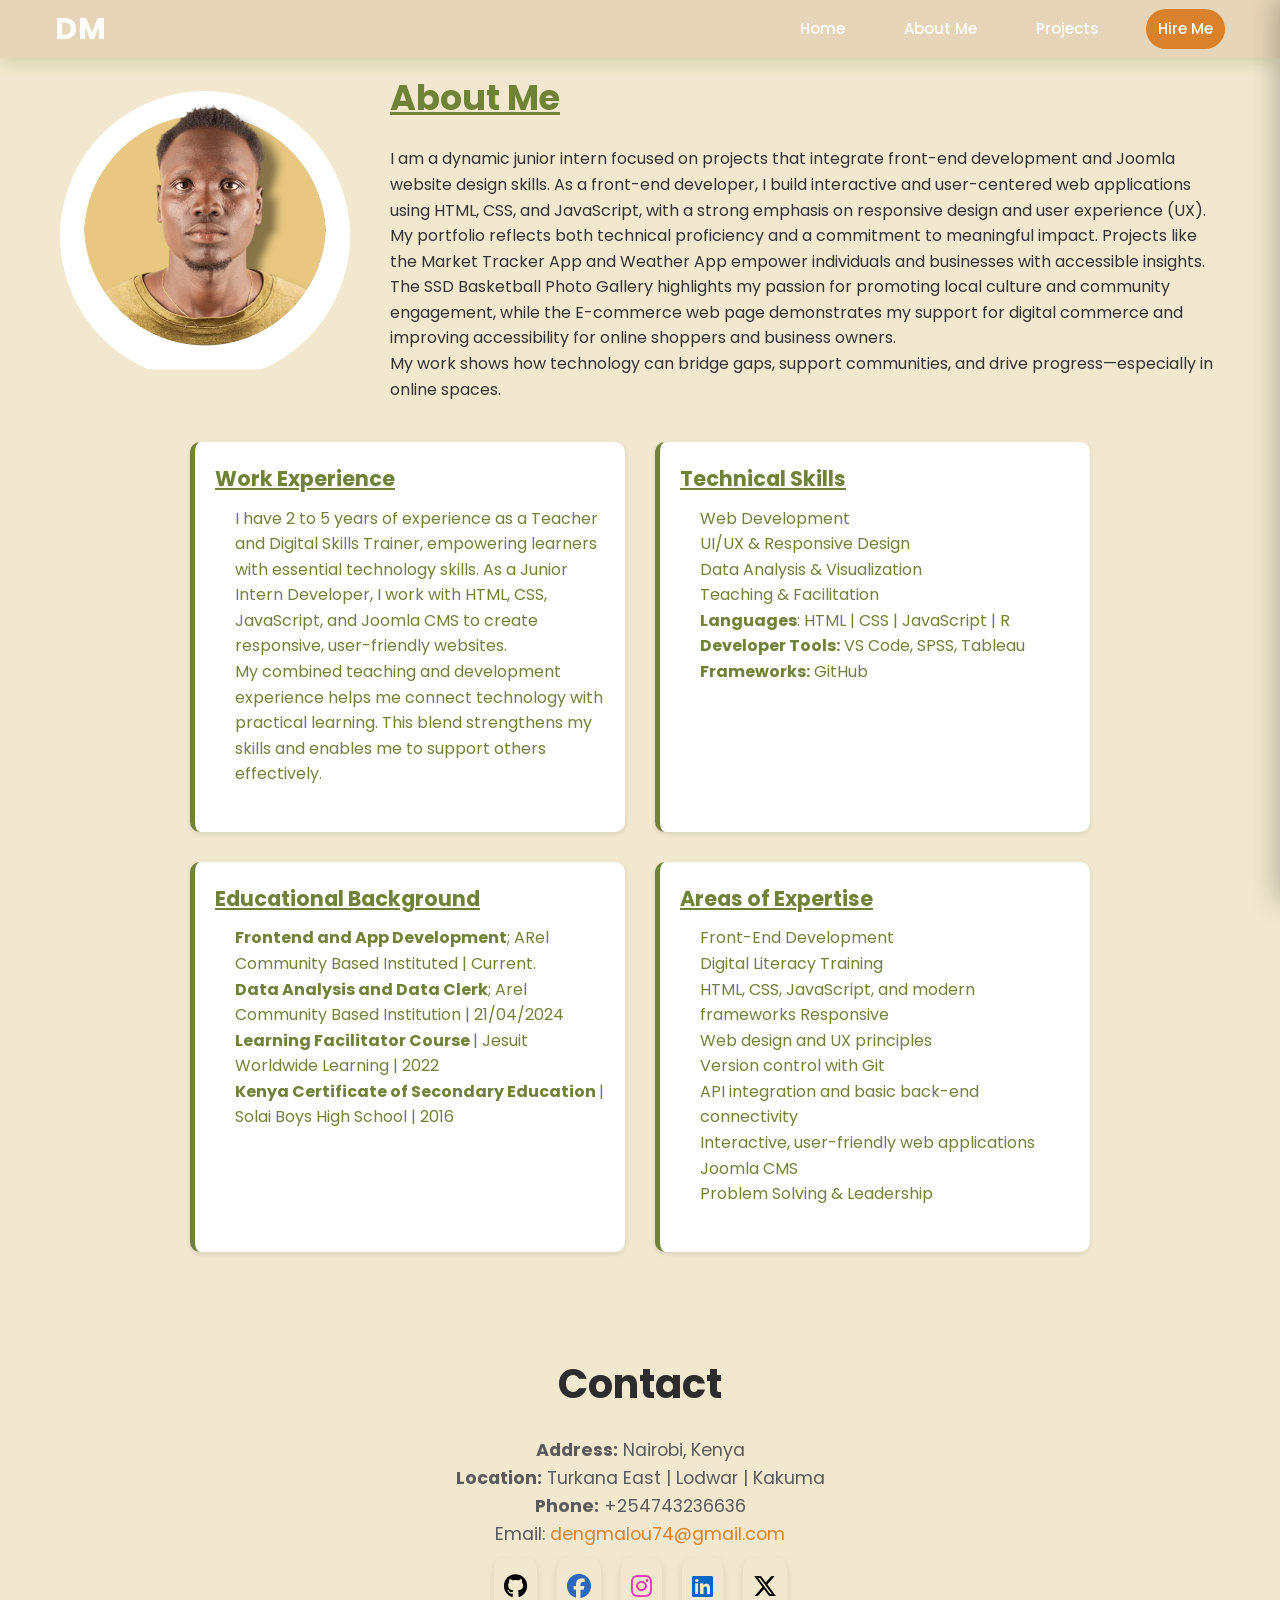
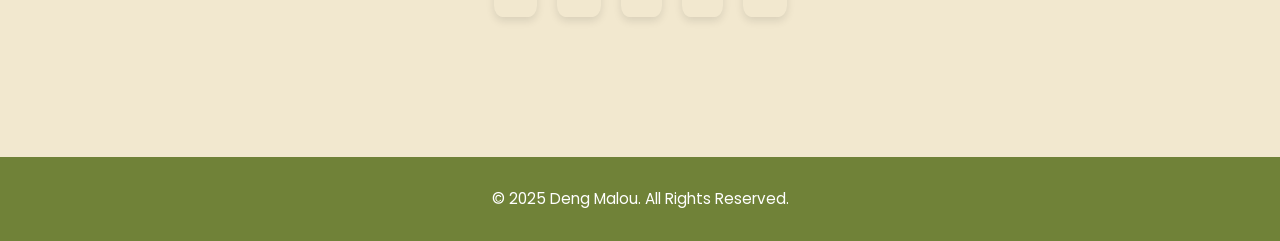
==== about.html @ f7059b87 "First commit" ====
<!DOCTYPE html>
<html lang="en">
<head>
  <meta charset="UTF-8" />
  <meta name="viewport" content="width=device-width, initial-scale=1" />
  <title>About Me - Deng Malou</title>
  <link rel="stylesheet" href="styles.css" />
  <link
    rel="stylesheet"
    href="https://cdnjs.cloudflare.com/ajax/libs/font-awesome/6.5.0/css/all.min.css"
  />
</head>
<body>
  <!-- same header/nav as home.html -->
  <header class="header">
    
    <div class="container">
      <a href="home.html" aria-label="Homepage">
        <h1 class="logo">DM</h1>
      </a>
      <nav class="nav" aria-label="Primary navigation">
        <a href="home.html">Home</a>
        <a href="about.html" aria-current="page">About Me</a>
        <a href="project.html">Projects</a>
        <a href="hireme.html" class="btn-hire">Hire Me</a>
      </nav>

      <button class="nav-toggle" aria-label="Toggle navigation">
        <span class="hamburger"></span>
      </button>
    </div>

    <div class="mobile-menu" role="dialog" aria-modal="true" aria-label="Mobile menu">
       
      <div class="mobile-menu-content">
         <a href="home.html" aria-label="Homepage">
        <h1 class="logo">DM</h1>
        </a>
        <nav class="nav-mobile" 
        aria-label="Mobile navigation">
        <a href="home.html">Home</a>
        <a href="about.html" aria-current="page">About Me</a>
        <a href="project.html">Projects</a>
        <a href="hireme.html" class="btn-hire">Hire Me</a>
        </nav>

        <button class="close-btn" aria-label="Close menu">&times;</button>
      </div>
    </div>
  </header>

 
  <main class="section-container"> 
    <div class="about-container">

      <div class="hero-image">
        <img
          src="image/Photoroom-20240827_235910.png"
          alt="Portrait of Deng Malou"
        />
      </div>


      <div class="about-text-container">
        <h2><u>About Me</u></h2>
        <p class="about-text">
          I am a dynamic junior intern focused on projects that integrate front-end development and Joomla website design skills. As a front-end developer, I build interactive and user-centered web applications using HTML, CSS, and JavaScript, with a strong emphasis on responsive design and user experience (UX).
          <br>
          My portfolio reflects both technical proficiency and a commitment to meaningful impact. Projects like the Market Tracker App and Weather App empower individuals and businesses with accessible insights. The SSD Basketball Photo Gallery highlights my passion for promoting local culture and community engagement, while the E-commerce web page demonstrates my support for digital commerce and improving accessibility for online shoppers and business owners.
          <br>
          My work shows how technology can bridge gaps, support communities, and drive progress—especially in online spaces.
        </p>
      </div>
    </div>

    <!-- TWO COLUMNS -->
    <div class="two-columns">

      <div class="column-box">
        <h3><u>Work Experience</u></h3>
        <ul>
          I have 2 to 5 years of experience as a Teacher and Digital Skills Trainer, empowering learners with essential technology skills. As a Junior Intern Developer, I work with HTML, CSS, JavaScript, and Joomla CMS to create responsive, user-friendly websites. <br>
          My combined teaching and development experience helps me connect technology with practical learning. This blend strengthens my skills and enables me to support others effectively.
          
        </ul>
      </div>

      <div class="column-box">
        <h3><u>Technical Skills</u></h3>
        <ul>
          Web Development <br>
          UI/UX & Responsive Design <br>
          Data Analysis & Visualization <br>
          Teaching & Facilitation <br>
          <strong>Languages</strong>: HTML | CSS | JavaScript | R <br>
          <strong>Developer Tools:</strong> VS Code, SPSS, Tableau <br>
          <strong>Frameworks:</strong> GitHub
        </ul>
      </div>

      <div class="column-box">
        <h3><u>Educational Background</u></h3>
        <ul>
          <strong>Frontend and App Development</strong>; ARel Community Based Instituted | Current. <br>
          <strong>Data Analysis and Data Clerk</strong>; Arel Community Based Institution | 21/04/2024 <br>
          <strong>Learning Facilitator Course </strong>| Jesuit Worldwide Learning | 2022 <br>
          <strong>Kenya Certificate of Secondary Education </strong>| Solai Boys High School | 2016
        </ul>
      </div>

      <div class="column-box">
        <h3><u>Areas of Expertise</u></h3>
        <ul>
          Front-End Development <br>
          Digital Literacy Training <br>
          HTML, CSS, JavaScript, and modern frameworks Responsive <br>
          Web design and UX principles <br>
          Version control with Git <br>
          API integration and basic back-end connectivity <br>
          Interactive, user-friendly web applications <br>
          Joomla CMS <br>
          Problem Solving & Leadership
        </ul>
      </div>

    </div>
  </main>

    <section id="contact" class="section-1">
      <h2>Contact</h2>
      <p><strong>Address:</strong> Nairobi, Kenya</p>
      <p><strong>Location:</strong> Turkana East | Lodwar | Kakuma</p>
      <p><strong>Phone:</strong> +254743236636</p>
      <p>
        Email:
        <a href="mailto:dengmalou74@gmail.com">dengmalou74@gmail.com</a>
      </p>

<div class="social-links" aria-label="Social media links">
        <a href="https://github.com/DengMalou94" target="_blank" rel="noopener noreferrer" aria-label="GitHub">
         <i class="fab fa-github" style="color: #000000;"></i>

        </a>

        <a href="https://www.facebook.com/daniel.deng.3785" target="_blank" rel="noopener noreferrer" aria-label="Facebook">
          <i class="fab fa-facebook" style="color: #2c66bd;"></i>
        </a>

        <a href="https://www.instagram.com/deng_gutbor/" target="_blank" rel="noopener noreferrer" aria-label="Instagram">
           <i class="fab fa-instagram" style="color: #e239b5;"></i>
        </a>

        <a href="https://www.linkedin.com/in/deng-malou94/" target="_blank" rel="noopener noreferrer" aria-label="LinkedIn">
          <i class="fab fa-linkedin" style="color: #0A66C2;"></i>

        </a>
    
      <a href="https://x.com/home" target="_blank" rel="noopener noreferrer" aria-label="X (Twitter)">
        <i class="fa-brands fa-x-twitter" style="color: #000000;"></i>

      </a>
      </div>
    </section>
  </main>

  <footer class="footer">
    <p>&copy; 2025 Deng Malou. All Rights Reserved.</p>
  </footer>

  <script>
    const navToggle = document.querySelector('.nav-toggle');
    const mobileMenu = document.querySelector('.mobile-menu');
    const closeBtn = document.querySelector('.close-btn');

    function toggleMenu() {
      mobileMenu.classList.toggle('active');
    }

    navToggle.addEventListener('click', toggleMenu);
    closeBtn.addEventListener('click', toggleMenu);
  </script>
</body>
</html>
---- styles.css ----
/* MY HOMEPAGE PORTFOLIO STYLING */

/* Google Font */
@import url('https://fonts.googleapis.com/css2?family=Poppins:wght@300;400;600;700&display=swap');

* {
    margin: 0;
    padding: 0;
    box-sizing: border-box;
    font-family: "Poppins", sans-serif;
}

body {
    background: #F2E8CF; 
    color: #708238; 
    line-height: 1.6;
    
}
/* Utility container */
.container {
    max-width: 1200px;
    margin: auto;
    padding: 0 20px;
}

/* HEADER */
.header {
  width: 100%;
  position: fixed;
  top: 0;
  background: #E6D5B8; 
  z-index: 1000;
  box-shadow: 0 4px 15px rgba(112, 130, 56, 0.25);
  text-decoration: none;
}

.header .container {
    display: flex;
    justify-content: space-between; 
    align-items: center;
    max-width: 1200px;
    margin: 0 auto;      
    padding: 5px 15px;
}

/* LOGO */
.logo {
    font-size: 30px;
    font-weight: 700;
    color: #ffffff;
    letter-spacing: 1px;
    

}

/* NAVIGATION */
.nav {
    display: flex;
    gap: 35px;
}

.nav a {
    color: #ffffff;
    text-decoration: none;
    font-weight: 500;
    font-size: 15px;
    padding: 8px 12px;
    transition: 0.3s;
    
}

.nav a:hover {
    color: #D9822B;
    
}

.btn-hire {
    background-color: #D9822B;
    color: white;
    padding: 5px 10px;
    border-radius: 30px;
    font-weight: 600;
    transition: background-color 0.3s ease;
    white-space: nowrap;
    cursor: pointer;
    text-align: center;
   
}
.btn-hire:hover{
    background-color: #fcf4e7;
}

/* Hamburger button */
.nav-toggle {
    display: block;
    background: none;
    border: none;
    cursor: pointer;
    padding: 10px;
    position: relative;
    z-index: 1101; 
    margin-left: auto;
    right: 0;
    margin: 0;
    
}

.nav-toggle .hamburger,
.nav-toggle .hamburger::before,
.nav-toggle .hamburger::after {
    content: "";
    display: block;
    width: 25px;
    height: 3px;
    background-color: #ffffff; 
    border-radius: 2px;
    position: relative;
    transition: all 0.3s ease;
}

.nav-toggle .hamburger::before {
    position: absolute;
    top: -8px;
    left: 0;
}

.nav-toggle .hamburger::after {
    position: absolute;
    top: 8px;
    left: 0;
}

/* MOBILE MENU STYLING */
.mobile-menu {
    position: fixed;
    top: 0;
    right: 0;
    height: 100vh;
    width: 100%; 
    max-width: 400px;
    backdrop-filter: blur(20px);
    background: rgba(255, 255, 255, 0.407);
    box-shadow: -4px 0 25px rgba(0,0,0,0.25);
    transform: translateX(100%);
    transition: transform 0.35s ease-in-out;
    z-index: 9999;
    display: flex;
    flex-direction: column;
    padding: 40px 20px 20px 20px;
}

.mobile-menu.active {
    transform: translateX(0);
}

.mobile-menu-content {
    flex: 1;
    display: flex;
    flex-direction: column;
    gap: 10px;
}

.mobile-menu-content .logo {
    font-size: 42px;
    font-weight: 800;
    color: #708238; 
    text-align: center;
    margin-bottom: 0px;
    user-select: none;
}

/* MOBILE NAV STYLING */
.nav-mobile {
    display: flex;
    flex-direction: column;
    gap: 30px;
    align-items: center;
}

.nav-mobile a {
    color: #708238; 
    font-size: 20px;
    font-weight: 600;
    text-decoration: none;
    padding: 10px 5;
    border-radius: 6px;
    transition: color 0.3s ease;
    align-items: center;
}

.nav-mobile a:hover {
    color: #D9822B; 
}

.nav-mobile .btn-hire {
    background-color: #D9822B;
    color: white;
    padding: 5px 15px;
    border-radius: 10px;
    text-align: center;
    font-weight: 600;
   
}

.nav-mobile .btn-hire:hover {
    background-color: #ffffff;
}

/* MOBILE CLOSE BUTTON STYLING */
.close-btn {
    position: absolute;
    top: 12px;
    right: 18px;
    font-size: 36px;
    color: #708238; 
    cursor: pointer;
    user-select: none;
    background: none;
    border: none;
}
.hero {
    min-height: 80vh;
    display: flex;
    justify-content: center;
    align-items: center;
    background-color: #ffffff;
    padding: 40px 0;
}

.hero-content {
    display: flex;
    max-width: 1200px;
    width: 100%;
    gap: 40px;
    flex-direction: row;
    align-items: center;
    text-align: left;
     
}
.hero-image {
    flex: 1;
    display: flex;
    justify-content: flex-end;
}

.hero-image img {
    max-width: 80%;
    border-radius: 50%;
    height: auto;
    
}

.intro-text {
    flex: 1;
    display: flex;
    flex-direction: column;
    text-align: left;
}

.intro-text h1 {
    font-size: 3rem;
    margin-bottom: 0.5rem;
}

.intro-text p {
    font-size: 1.2rem;
    margin-bottom: 1.5rem;
}
.overview-btn {
    background-color: #D9822B;
    color: white;
    padding: 5px 10px;
    border-radius: 30px;
    font-weight: 600;
    transition: background-color 0.3s ease;
    cursor: pointer;
    display: inline-block;
    margin-top: 20px;
    max-width: fit-content;
    text-decoration: none;
}
.btn-hire:hover,
.overview-btn:hover {
    background-color: #f9d4b0;
    
}

/* OVERVIEW SECTION STYLING */
.overview {
    background: #F2E8CF;
    padding: 60px 20px 80px;
    color: #2C2C2C;
    text-align: center;
}

.overview h2 {
    font-size: 2.8rem;
    margin-bottom: 20px;
    font-weight: 700;
}

.overview-text {
    max-width: 700px;
    margin: 0 auto 40px;
    font-size: 1.2rem;
    color: #5B5B5B;
    line-height: 1.5;
}

.overview-cards {
    display: flex;
    justify-content: center;
    gap: 30px;
    flex-wrap: wrap;
}
.card {
    background: #ffffff;
    padding: 35px 25px;
    border-radius: 18px;
    box-shadow: 0 10px 25px rgba(112, 130, 56, 0.08); 
    transition: transform 0.4s ease, box-shadow 0.4s ease;
    border: 1px solid #e0d7c2;
    flex: 1 1 250px;
    max-width: 320px;
    color: #486324; 
    text-align: center;
}

.card:hover {
    transform: translateY(-10px) scale(1.02);
    box-shadow: 0 15px 35px rgba(217, 130, 43, 0.15); 
}

.card h3 {
    font-size: 1.4rem;
    margin-bottom: 12px;
    font-weight: 600;
}

.card p {
    font-size: 1rem;
    color: #5B5B5B;
}

/* CONTACT SECTION STYLING */
    .section-1 {
       
        padding: 50px 20px 60px;
        max-width: 850px;
        margin: 40px auto 0 auto;
        color: #5B5B5B;
        font-size: 1.1rem;
        text-align: center;
    }
    .section-1 h2 {
      font-size: 2.5rem;
      margin-bottom: 20px;
      color: #2C2C2C;
      font-weight: 700;
    }
    .section-1 a {
      color: #D9822B;
      text-decoration: none;
    }
    .section-1 a:hover {
      text-decoration: underline;
    }

    /* SOCIAL LINK STYLING */
.social-links {
  margin-top: 10px;
  display: flex;
  gap: 20px;
  justify-content: center;
  text-align: center;
  
}

.social-links a {
  color: #D9822B;
  font-size: 1.5rem;
  transition: color 0.3s ease, box-shadow 0.3s ease;
  box-shadow: 0 4px 8px rgba(0, 0, 0, 0.1); 
  padding: 10px;  
  border-radius: 20%; 
  display: inline-block; 
}

.social-links a:hover {
  
  transform: translateY(-3px);
  box-shadow: 0 4px 8px rgb(251, 199, 102); 
}

/* FOOTER STYLING*/

.footer {
    background: #708238; 
    color: #ffffff;
    padding: 30px 20px;
    text-align: center;
    margin-top: 80px;
    font-size: 0.95rem;
}

/*ABOUT SECION STYLING*/
.section-container {
    max-width: 1200px;
    margin: 20px auto;
    padding: 10px;
    }

.section-container h2 {
    color: #708238;
    font-size: 2.2rem;
    margin-bottom: 20px;
    }
.about-container {
  display: flex;
  gap: 40px;
  align-items: center;  
  margin: 40px 10px;
  flex-wrap: wrap;
}

.hero-image {
  flex: 0 0 25%; 
  display: flex;
  justify-content: center;
  align-items: center;
}

.hero-image img {
  max-width: 100%;
  height: auto;
  border-radius: 50%;
  object-fit: cover;
 
}

.about-text-container {
  flex: 1 1 70%; 
  min-width: 600px;
  
}

.about-text-container h2 {
  margin-bottom: 20px;

}

.about-text {
  line-height: 1.6;
  font-size: 1rem;
  color: #333;
}

 /* TWO COLUMNS SECTION */

.two-columns {
    display: grid;
    grid-template-columns: repeat(2, 1fr);
    gap: 30px;
    margin-top: 30px;
    max-width: 900px;
    justify-content: center;
    margin-left: auto;   
    margin-right: auto; 
}

.column-box {
    background: #ffffff;
    padding: 20px;
    border-radius: 10px;
    border-left: 5px solid #708238;
    box-shadow: 0 2px 5px rgba(0,0,0,0.1);
}

.column-box h3 {
    color: #708238;
    margin-bottom: 10px;
    font-size: 1.3rem;
}

/* PROJECTS PAGE STYLING */
 
.project-section-container {

  background: #ffffff;
  padding: 35px 25px;
  border-radius: 18px;
  box-shadow: 0 10px 25px rgba(112, 130, 56, 0.08);
  color: #486324;
  max-width: 800px;
  margin: 60px auto;
  padding: 10px 20px 60px;
  text-align: center;
}
.project-section-container h2 {
  color: #2C2C2C;
  font-weight: 700;
  font-size: 2.5rem;
  margin-bottom: 30px;
}

.projects-grid {
  display: grid;
  grid-template-columns: repeat(auto-fit, minmax(260px, 1fr));
  gap: 25px;  
}
.projects-card {
  background: #F2E8CF;
  border-radius: 15px;
  padding: 25px 20px;
  box-shadow: 0 4px 15px rgba(112, 130, 56, 0.2);
  color: #486324;
  display: flex;
  flex-direction: column;
  justify-content: space-between;
  transition: transform 0.3s ease;
}
.projects-card:hover {
  transform: translateY(-8px);
  box-shadow: 0 8px 30px rgba(217, 130, 43, 0.4);
}
.projects-card h3 {
  font-size: 1.6rem;
  margin-bottom: 12px;
  font-weight: 700;
  color: #2C2C2C;
}
.projects-card p {
  font-size: 1rem;
  margin-bottom: 20px;
  line-height: 1.4;
  font-weight: 500;
}
.projects-card a {
  color: #D9822B;
  font-weight: 600;
  text-decoration: none;
  align-self: center;
  border-bottom: 2px solid transparent;
  transition: border-color 0.3s ease;
}
.projects-card a:hover {
  border-color: #B56720;
}
/* HIRE PAGE STYLING*/

.hire-container-section{
  margin: 0;
  font-family: Arial, sans-serif;
  background: #F2E8CF; 
  color: #2C2C2C; 
  display: flex;
  justify-content: center;
  align-items: flex-start;
  min-height: 100vh;
  padding: 40px 20px;
}

.hire-container {
  background: #ffffff; 
  max-width: 600px;
  width: 100%;
  padding: 30px 30px 40px;
  border-radius: 8px;
  box-shadow: 0 4px 8px rgba(0,0,0,0.1);
}
.hire-container h1 {
  color: #708238; 
  margin-bottom: 20px;
  text-align: left;
}
.hire-container h2 {
  color: #708238;
  margin-top: 30px;
  margin-bottom: 15px;
  padding-bottom: 4px;
  text-align: left;
}
.hire-container-section p {
  font-size: 1rem;
  margin-bottom: 25px;
}
ul {
  list-style-type: disc;
  padding-left: 20px;
  margin-bottom: 25px;
}
ul li {
  margin-bottom: 10px;
  line-height: 1.4;
}
ul li strong {
  color: #556b1c; 
}
a {
  color: #556b1c;
  text-decoration: none;
}
a:hover{
  color:#D9822B;
}
form {
  display: flex;
  flex-direction: column;
  gap: 15px;
  margin-top: 30px;
}
input, textarea {
  padding: 10px 12px;
  border: 1.5px solid #708238;
  border-radius: 5px;
  font-size: 1rem;
  resize: vertical;
}
input:focus, textarea:focus {
  outline: none;
  border-color: #556b1c;
  background-color: #f7f9e8;
}
button {
  background: #D9822B;
  color: #ffffff;
  border: none;
  padding: 12px;
  font-size: 1.1rem;
  border-radius: 12px;
  cursor: pointer;
  font-weight: bold;
  transition: background-color 0.3s ease;
  max-width: fit-content;
  display: block; 
  margin: 0 auto; 
}
button:hover {
  background: #556b1c;
}


/*MY PORTFOLIO RESPONSIVE */

@media (min-width: 769px) {
    .nav-toggle {
        display: none;
    }
}


@media (max-width: 900px) {

  .nav {
      display: none;
  }

  .nav-toggle {
      display: block;
  }
}


/*Mobile Homepage Responsive*/

@media (max-width: 768px) {
body{
  padding-top: 70px;
}
.header{
  padding: 10px 0;
}
.hero-content {
    flex-direction: column;
    align-items: center;
    gap: 20px;
    text-align: center;
  }

  .btn-hire {
    margin-left: auto;
    margin-right: auto;
  }

  .hero-image {
    justify-content: center;
    margin-top: 20px;
    width: 100%;
  }
  .intro-text h1, 
  .intro-text p{
    width: 100%;
    text-align: center;
  }
  .intro-text h1,
  .intro-text p{
    text-align: center;
  }
  .hero-image{
    justify-content: center;
    width: 100%;
    margin-top: 10px;
  }
  .overview-btn{
    margin-left: auto;
    margin-right: auto;
  }
}

@media (max-width:1024px) {
.hero-content {
    flex-direction: column;
    align-items: flex-start;
    gap: 20px;
    text-align: center;
  }

  .btn-hire {
    margin-left: auto;
    margin-right: auto;
  }

  .intro-text p{
    width: 100%;
    text-align: center;
  }
  .overview-btn{
    margin-left: auto;
    margin-right: auto;
  }

}
.hero-image img{
  flex: 0 0 auto;
  width: 100%;

}    
/*About Page Responsive*/

@media (max-width: 768px) {
.about-container {
  flex-direction: column;
  gap: 20px;
}

.hero-image {
  flex: 0 0 auto;
  width: 100%;
}

.hero-image img {
  width: 100%;
  max-width: 500px;
  margin: 0 auto;
  display: block;
}

.about-text-container {
  min-width: auto;
  width: 100%;
}
.about-text-container h2,p{
  text-align: center;
}
}   
/*Mobile About page Responsive*/

@media (max-width: 850px) {
  
    nav { display: none; }
    .nav-toggle { display: flex; }

    .two-columns {
      grid-template-columns: 1fr;
    }
  }

/*Mobile Projects page Responsive*/

@media (max-width: 768px) {
  .projects-hero .hero-text h1 {
  font-size: 2.4rem;
  }
  .hero-text p {
  max-width: 100%;
  font-size: 1.1rem;
  }
  .nav-mobile a {
  font-size: 18px;
  }
  .project-card {
  padding: 20px 15px;
  }
  }

  /*Hire Me Page Responsive*/ 
@media (max-width: 650px) {
  body {
    padding: 20px 10px;
    align-items: center;
  }
  .hire-container {
    padding: 25px 20px 35px;
  }
}
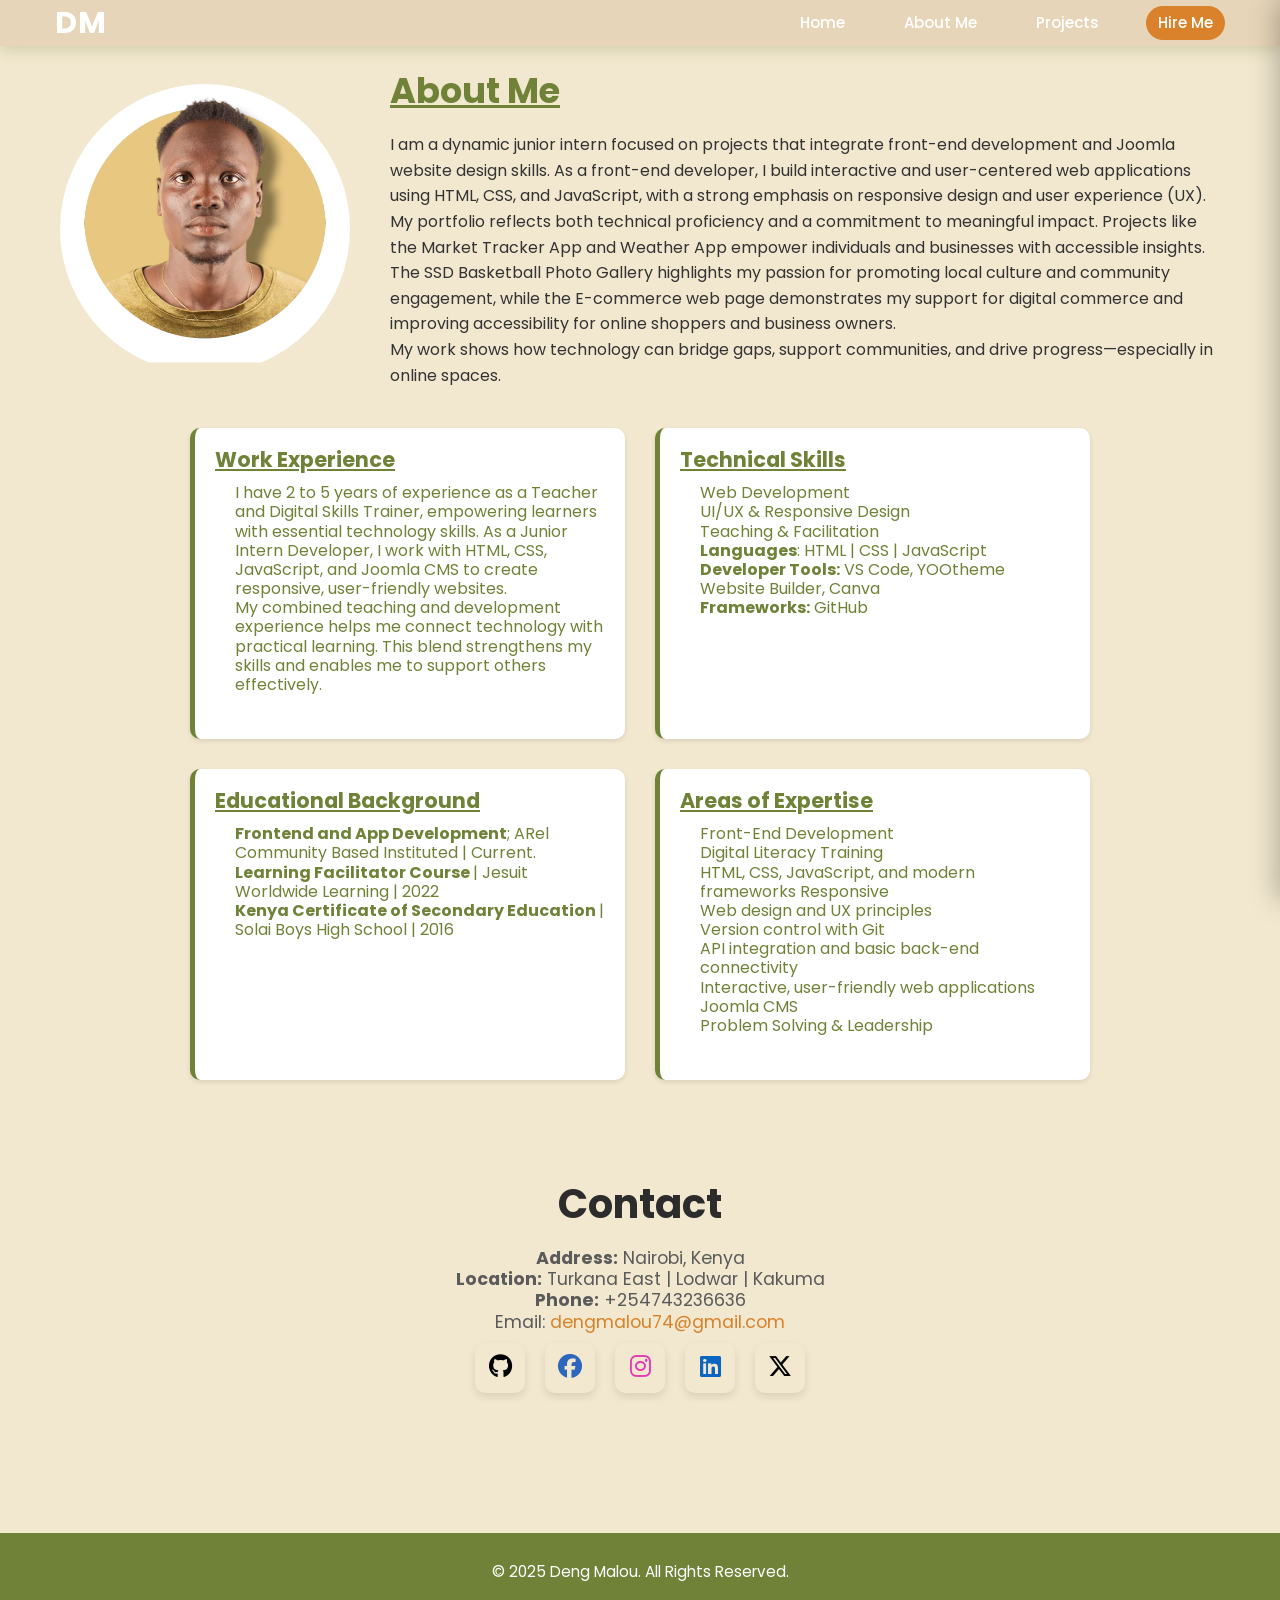
==== commit 0524150d: "Style.css: add landscape support + center mobile nav" ====
--- a/about.html
+++ b/about.html
@@ -2,7 +2,7 @@
 <html lang="en">
 <head>
   <meta charset="UTF-8" />
-  <meta name="viewport" content="width=device-width, initial-scale=1" />
+  <meta name="viewport" content="width=device-width, initial-scale=1.0" />
   <title>About Me - Deng Malou</title>
   <link rel="stylesheet" href="styles.css" />
   <link
@@ -15,11 +15,11 @@
   <header class="header">
     
     <div class="container">
-      <a href="home.html" aria-label="Homepage">
+      <a href="index.html" aria-label="Homepage">
         <h1 class="logo">DM</h1>
       </a>
       <nav class="nav" aria-label="Primary navigation">
-        <a href="home.html">Home</a>
+        <a href="index.html">Home</a>
         <a href="about.html" aria-current="page">About Me</a>
         <a href="project.html">Projects</a>
         <a href="hireme.html" class="btn-hire">Hire Me</a>
@@ -33,12 +33,12 @@
     <div class="mobile-menu" role="dialog" aria-modal="true" aria-label="Mobile menu">
        
       <div class="mobile-menu-content">
-         <a href="home.html" aria-label="Homepage">
+         <a href="index.html" aria-label="Homepage">
         <h1 class="logo">DM</h1>
         </a>
         <nav class="nav-mobile" 
         aria-label="Mobile navigation">
-        <a href="home.html">Home</a>
+        <a href="index.html">Home</a>
         <a href="about.html" aria-current="page">About Me</a>
         <a href="project.html">Projects</a>
         <a href="hireme.html" class="btn-hire">Hire Me</a>
@@ -90,10 +90,9 @@
         <ul>
           Web Development <br>
           UI/UX & Responsive Design <br>
-          Data Analysis & Visualization <br>
           Teaching & Facilitation <br>
-          <strong>Languages</strong>: HTML | CSS | JavaScript | R <br>
-          <strong>Developer Tools:</strong> VS Code, SPSS, Tableau <br>
+          <strong>Languages</strong>: HTML | CSS | JavaScript <br>
+          <strong>Developer Tools:</strong> VS Code, YOOtheme Website Builder, Canva <br>
           <strong>Frameworks:</strong> GitHub
         </ul>
       </div>
@@ -102,7 +101,6 @@
         <h3><u>Educational Background</u></h3>
         <ul>
           <strong>Frontend and App Development</strong>; ARel Community Based Instituted | Current. <br>
-          <strong>Data Analysis and Data Clerk</strong>; Arel Community Based Institution | 21/04/2024 <br>
           <strong>Learning Facilitator Course </strong>| Jesuit Worldwide Learning | 2022 <br>
           <strong>Kenya Certificate of Secondary Education </strong>| Solai Boys High School | 2016
         </ul>
--- a/styles.css
+++ b/styles.css
@@ -13,14 +13,14 @@
 body {
     background: #F2E8CF; 
     color: #708238; 
-    line-height: 1.6;
+    line-height: 1.2;
     
 }
 /* Utility container */
 .container {
     max-width: 1200px;
     margin: auto;
-    padding: 0 20px;
+    padding: 0 10px;
 }
 
 /* HEADER */
@@ -157,7 +157,9 @@
     flex: 1;
     display: flex;
     flex-direction: column;
-    gap: 10px;
+    gap: 30px;
+    align-items: center;
+    justify-content: center;
 }
 
 .mobile-menu-content .logo {
@@ -175,6 +177,7 @@
     flex-direction: column;
     gap: 30px;
     align-items: center;
+    
 }
 
 .nav-mobile a {
@@ -196,9 +199,10 @@
     background-color: #D9822B;
     color: white;
     padding: 5px 15px;
-    border-radius: 10px;
+    border-radius: 20px;
     text-align: center;
     font-weight: 600;
+    margin-top: auto;
    
 }
 
@@ -281,7 +285,7 @@
 }
 .btn-hire:hover,
 .overview-btn:hover {
-    background-color: #f9d4b0;
+    background-color: #f3e3d333;
     
 }
 
@@ -344,7 +348,7 @@
 
 /* CONTACT SECTION STYLING */
     .section-1 {
-       
+        background: #F2E8CF;
         padding: 50px 20px 60px;
         max-width: 850px;
         margin: 40px auto 0 auto;
@@ -366,7 +370,8 @@
       text-decoration: underline;
     }
 
-    /* SOCIAL LINK STYLING */
+/* SOCIAL LINK STYLING */
+
 .social-links {
   margin-top: 10px;
   display: flex;
@@ -384,12 +389,14 @@
   padding: 10px;  
   border-radius: 20%; 
   display: inline-block; 
+  width: 50px;
+  height: 50px;
 }
 
 .social-links a:hover {
   
   transform: translateY(-3px);
-  box-shadow: 0 4px 8px rgb(251, 199, 102); 
+  box-shadow: 0 4px 8px rgb(255, 224, 166); 
 }
 
 /* FOOTER STYLING*/
@@ -433,7 +440,7 @@
 .hero-image img {
   max-width: 100%;
   height: auto;
-  border-radius: 50%;
+  border-radius: 60%;
   object-fit: cover;
  
 }
@@ -640,168 +647,184 @@
 }
 
 
-/*MY PORTFOLIO RESPONSIVE */
+/*
+   MY PORTFOLIO GLOBAL RESPONSIVE 
+*/
 
 @media (min-width: 769px) {
-    .nav-toggle {
-        display: none;
-    }
+    .nav-toggle { display: none; }
 }
 
 
 @media (max-width: 900px) {
-
-  .nav {
-      display: none;
-  }
-
-  .nav-toggle {
-      display: block;
-  }
-}
-
-
-/*Mobile Homepage Responsive*/
-
+    .nav { display: none; }
+    .nav-toggle { display: block; }
+}
+
+/*
+   HOME PAGE MOBILE (768px)
+*/
 @media (max-width: 768px) {
-body{
-  padding-top: 70px;
-}
-.header{
-  padding: 10px 0;
-}
-.hero-content {
-    flex-direction: column;
-    align-items: center;
-    gap: 20px;
-    text-align: center;
-  }
-
-  .btn-hire {
-    margin-left: auto;
-    margin-right: auto;
-  }
-
-  .hero-image {
-    justify-content: center;
-    margin-top: 20px;
+
+    body { padding-top: 70px; }
+
+    .header { padding: 10px 0; }
+
+    .hero-content {
+        flex-direction: column;
+        align-items: center;
+        text-align: center;
+        gap: 20px;
+    }
+
+    .intro-text h1, 
+    .intro-text p {
+        width: 100%;
+        text-align: center;
+        padding-inline: 10px;
+    }
+
+    .btn-hire, .overview-btn {
+        margin-left: auto;
+        margin-right: auto;
+    }
+
+    .hero-image {
+        width: 100%;
+        justify-content: center;
+        margin-top: 20px;
+    }
+}
+
+/*
+   HOME + TABLET STACK (≤ 1024px)
+*/
+@media (max-width:1024px) {
+
+    
+    .hero-content {
+        flex-direction: column;
+        gap: 20px;
+        text-align: center;
+        align-items: center;
+    }
+
+    .intro-text p,h1 { text-align: center; }
+
+    .btn-hire, .overview-btn {
+        margin-left: auto;
+        margin-right: auto;
+    }
+}
+
+
+.hero-image img {
     width: 100%;
-  }
-  .intro-text h1, 
-  .intro-text p{
-    width: 100%;
-    text-align: center;
-  }
-  .intro-text h1,
-  .intro-text p{
-    text-align: center;
-  }
-  .hero-image{
-    justify-content: center;
-    width: 100%;
-    margin-top: 10px;
-  }
-  .overview-btn{
-    margin-left: auto;
-    margin-right: auto;
-  }
-}
-
-@media (max-width:1024px) {
-.hero-content {
-    flex-direction: column;
-    align-items: flex-start;
-    gap: 20px;
-    text-align: center;
-  }
-
-  .btn-hire {
-    margin-left: auto;
-    margin-right: auto;
-  }
-
-  .intro-text p{
-    width: 100%;
-    text-align: center;
-  }
-  .overview-btn{
-    margin-left: auto;
-    margin-right: auto;
-  }
-
-}
-.hero-image img{
-  flex: 0 0 auto;
-  width: 100%;
-
-}    
-/*About Page Responsive*/
-
+    max-width: 500px;
+    display: block;
+    margin-inline: auto;
+}
+
+
+/*
+  ABOUT PAGE RESPONSIVE (≤ 768px)
+*/
 @media (max-width: 768px) {
-.about-container {
-  flex-direction: column;
-  gap: 20px;
-}
-
-.hero-image {
-  flex: 0 0 auto;
-  width: 100%;
-}
-
-.hero-image img {
-  width: 100%;
-  max-width: 500px;
-  margin: 0 auto;
-  display: block;
-}
-
-.about-text-container {
-  min-width: auto;
-  width: 100%;
-}
-.about-text-container h2,p{
-  text-align: center;
-}
-}   
-/*Mobile About page Responsive*/
+
+    .about-container {
+        flex-direction: column;
+        gap: 20px;
+    }
+
+    .about-text-container {
+        width: 100%;
+        min-width: auto;
+        text-align: center;
+    }
+}
+
 
 @media (max-width: 850px) {
-  
     nav { display: none; }
     .nav-toggle { display: flex; }
 
-    .two-columns {
-      grid-template-columns: 1fr;
-    }
-  }
-
-/*Mobile Projects page Responsive*/
-
+    .two-columns { grid-template-columns: 1fr; }
+}
+
+
+/*
+   PROJECTS PAGE RESPONSIVE
+*/
 @media (max-width: 768px) {
-  .projects-hero .hero-text h1 {
-  font-size: 2.4rem;
-  }
-  .hero-text p {
-  max-width: 100%;
-  font-size: 1.1rem;
-  }
-  .nav-mobile a {
-  font-size: 18px;
-  }
-  .project-card {
-  padding: 20px 15px;
-  }
-  }
-
-  /*Hire Me Page Responsive*/ 
+
+    .projects-hero .hero-text h1 {
+        font-size: 2.4rem;
+    }
+
+    .hero-text p {
+        max-width: 100%;
+        font-size: 1.1rem;
+    }
+
+    .nav-mobile a { font-size: 18px; }
+
+    .project-card { padding: 20px 15px; }
+}
+
+
+/*
+   HIRE ME PAGE RESPONSIVE
+*/
 @media (max-width: 650px) {
-  body {
-    padding: 20px 10px;
-    align-items: center;
-  }
-  .hire-container {
-    padding: 25px 20px 35px;
-  }
-}    
-  
-
+
+    body { padding: 30px 0; }
+
+    .hire-container {
+        padding: 25px 20px 35px;
+    }
+}
+
+
+/*
+   MOBILE LANDSCAPE ROTATION 
+*/
+@media screen and (max-width: 1024px) and (orientation: landscape) {
+    
+    .hero {
+        display: flex;
+        flex-direction: row;
+        justify-content: space-between;
+        align-items: center;
+        gap: 30px;
+        padding: 60px;
+        min-height: 100vh;
+    }
+    .hero h1{
+      text-align: center;
+    }
+
+    .hero-content {
+       
+        text-align: center;
+    }
+
+    .hero-image {
+     
+        display: flex;
+        justify-content: center;
+        align-items: flex-start;
+    }
+
+    .hero-image img {
+        width: 60%;
+        max-width: 380px;
+        object-fit: contain;
+    }
+
+    nav ul {
+        display: flex;
+        flex-direction: column;
+        gap: 10px;
+    }
+}
+
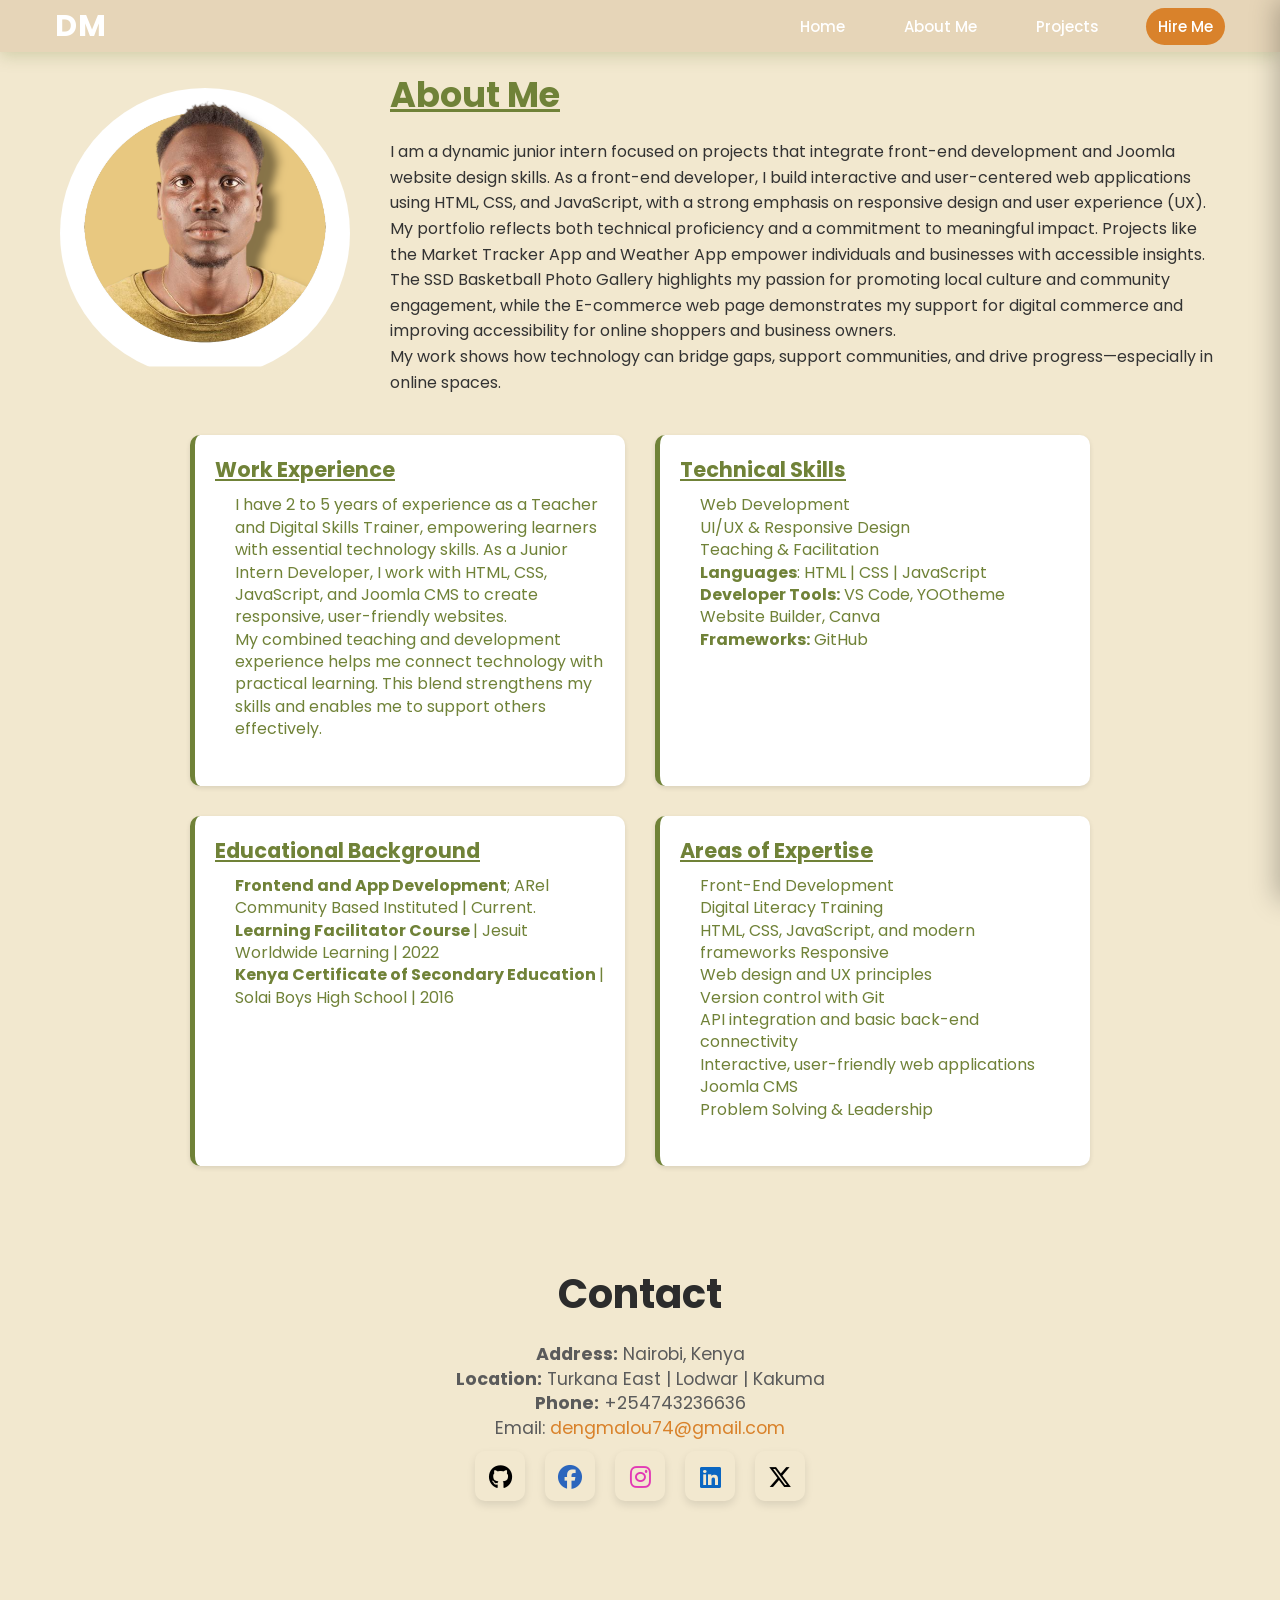
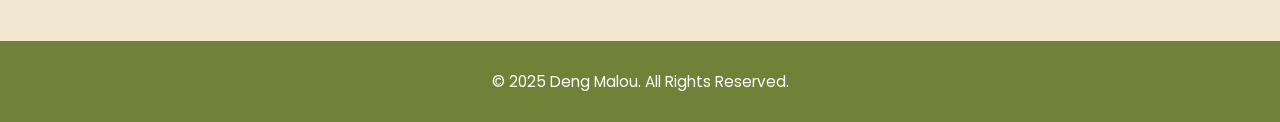
==== commit daeccbc6: "Added contact section to mobile menu across all pages" ====
--- a/about.html
+++ b/about.html
@@ -43,6 +43,41 @@
         <a href="project.html">Projects</a>
         <a href="hireme.html" class="btn-hire">Hire Me</a>
         </nav>
+        <section id="contact" class="section-1">
+      <h2>Contact Me</h2>
+      <p><strong>Address:</strong> Nairobi, Kenya</p>
+      <p><strong>Location:</strong> Turkana East | Lodwar | Kakuma</p>
+      <p><strong>Phone:</strong> +254743236636</p>
+      <p>
+      Email:
+      <a href="mailto:dengmalou74@gmail.com">dengmalou74@gmail.com</a>
+      </p>
+
+      <div class="social-links" aria-label="Social media links">
+      <a href="https://github.com/DengMalou94" target="_blank" rel="noopener noreferrer" aria-label="GitHub">
+      <i class="fab fa-github" style="color: #000000;"></i>
+
+      </a>
+
+      <a href="https://www.facebook.com/daniel.deng.3785" target="_blank" rel="noopener noreferrer" aria-label="Facebook">
+      <i class="fab fa-facebook" style="color: #2c66bd;"></i>
+      </a>
+
+      <a href="https://www.instagram.com/deng_gutbor/" target="_blank" rel="noopener noreferrer" aria-label="Instagram">
+      <i class="fab fa-instagram" style="color: #e239b5;"></i>
+      </a>
+
+      <a href="https://www.linkedin.com/in/deng-malou94/" target="_blank" rel="noopener noreferrer" aria-label="LinkedIn">
+      <i class="fab fa-linkedin" style="color: #0A66C2;"></i>
+
+      </a>
+
+      <a href="https://x.com/home" target="_blank" rel="noopener noreferrer" aria-label="X (Twitter)">
+      <i class="fa-brands fa-x-twitter" style="color: #000000;"></i>
+
+      </a>
+      </div>
+      </section>
 
         <button class="close-btn" aria-label="Close menu">&times;</button>
       </div>
--- a/styles.css
+++ b/styles.css
@@ -13,7 +13,7 @@
 body {
     background: #F2E8CF; 
     color: #708238; 
-    line-height: 1.2;
+    line-height: 1.4;
     
 }
 /* Utility container */
@@ -71,6 +71,7 @@
 
 .nav a:hover {
     color: #D9822B;
+    text-decoration: line-through;
     
 }
 
@@ -131,15 +132,16 @@
 }
 
 /* MOBILE MENU STYLING */
+
 .mobile-menu {
     position: fixed;
     top: 0;
     right: 0;
     height: 100vh;
     width: 100%; 
-    max-width: 400px;
+    max-width: 900px;
     backdrop-filter: blur(20px);
-    background: rgba(255, 255, 255, 0.407);
+    background: rgb(242, 232, 207);
     box-shadow: -4px 0 25px rgba(0,0,0,0.25);
     transform: translateX(100%);
     transition: transform 0.35s ease-in-out;
@@ -235,7 +237,7 @@
     display: flex;
     max-width: 1200px;
     width: 100%;
-    gap: 40px;
+    gap: 200px;
     flex-direction: row;
     align-items: center;
     text-align: left;
@@ -411,6 +413,7 @@
 }
 
 /*ABOUT SECION STYLING*/
+
 .section-container {
     max-width: 1200px;
     margin: 20px auto;
@@ -440,7 +443,7 @@
 .hero-image img {
   max-width: 100%;
   height: auto;
-  border-radius: 60%;
+  border-radius: 50%;
   object-fit: cover;
  
 }
@@ -697,7 +700,7 @@
 }
 
 /*
-   HOME + TABLET STACK (≤ 1024px)
+   HOME + TABLET RESPONSIVE (≤ 1024px)
 */
 @media (max-width:1024px) {
 
